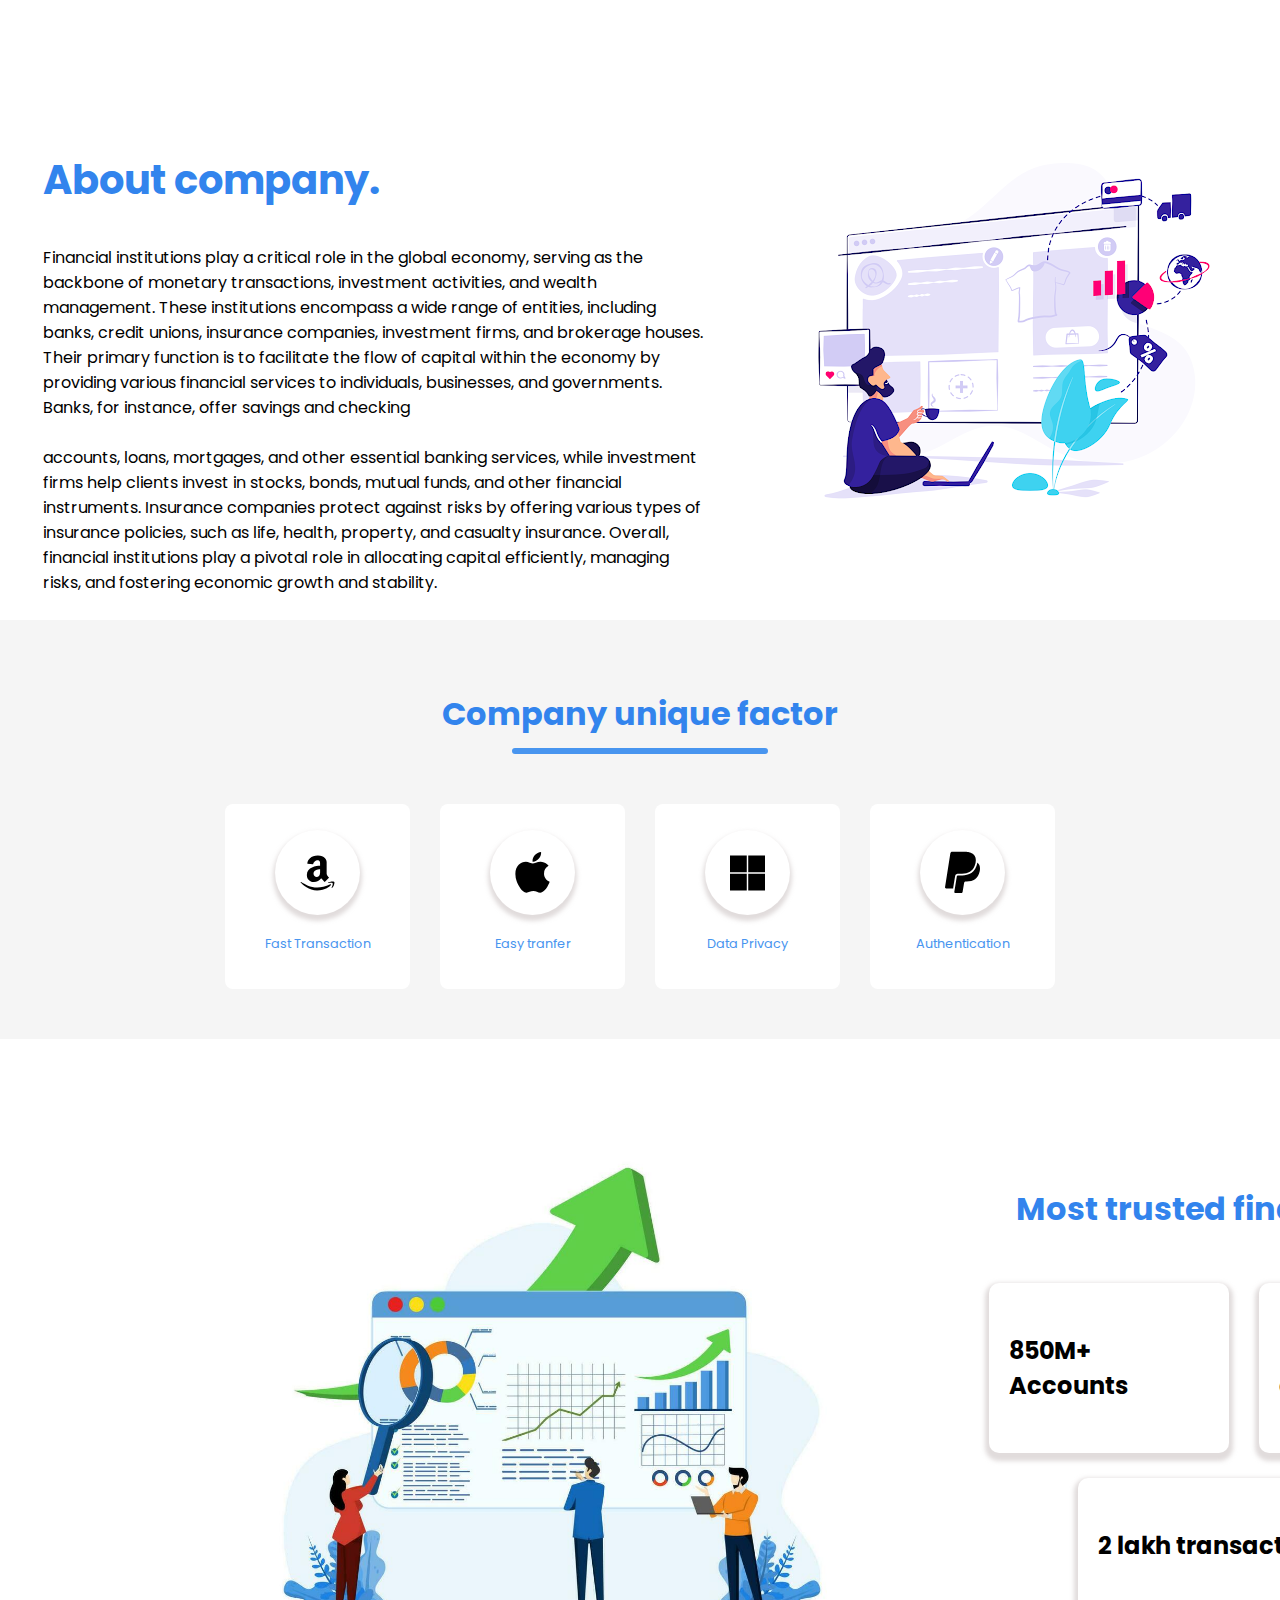
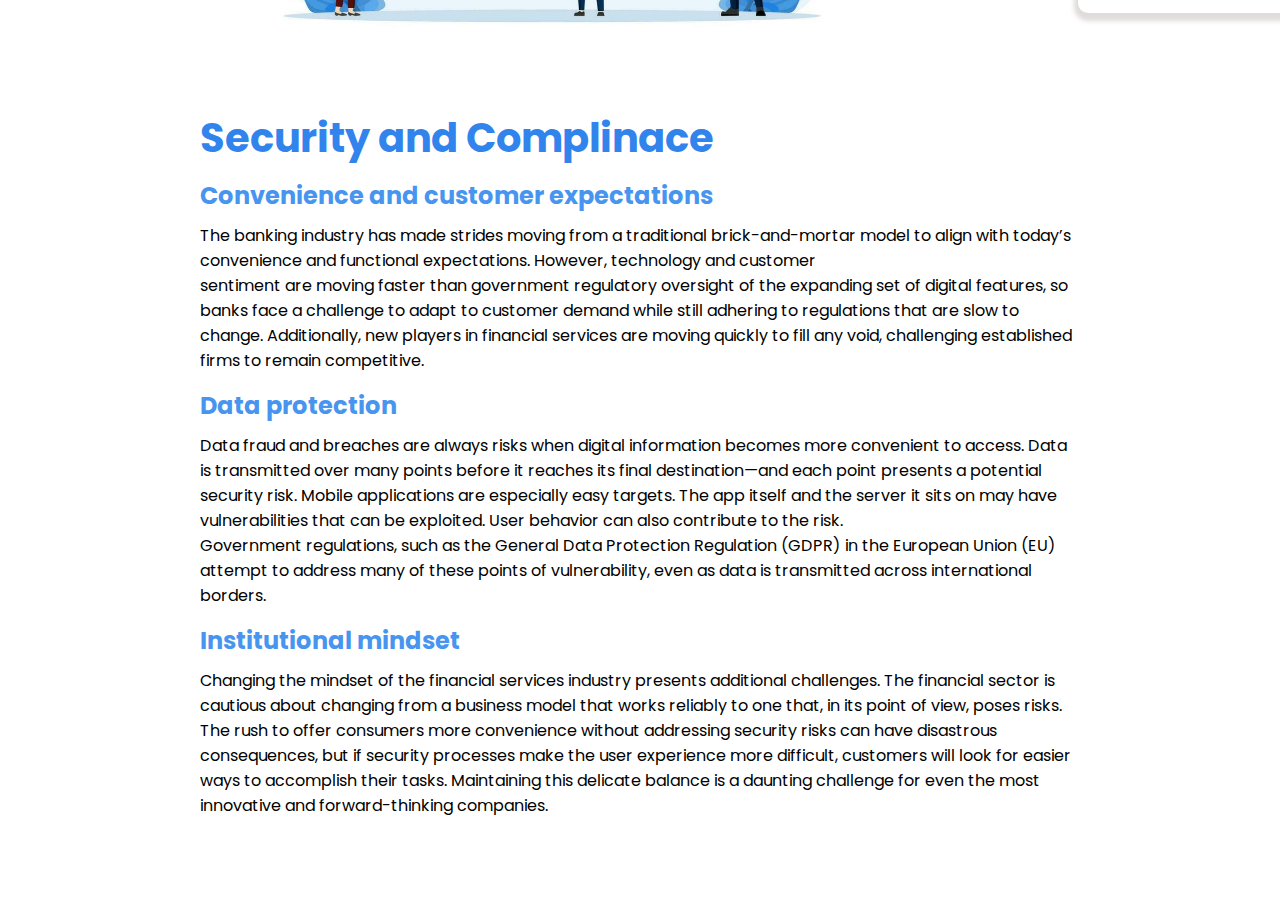
==== Frontend/Aboutus.html @ 1247cd33 "succcess" ====
<!DOCTYPE html>
<html lang="en">

<head>
  <meta charset="UTF-8">
  <meta name="viewport" content="width=device-width, initial-scale=1.0">
  <title>About us</title>
  <link rel="stylesheet" href="Aboutus.css">
</head>

<body>

  <div class="container">

    <div class="navbar">
      <!-- Navbar -->

      <!-- Navbar -->
    </div>

    <div class="body-container">
      <div class="left-part">

        <h1 class="title-company">About company.</h1>
        <p class="text">Financial institutions play a critical role in the global economy, serving as the backbone of
          monetary transactions, investment activities, and wealth management. These institutions encompass a wide range
          of entities, including banks, credit unions, insurance companies, investment firms, and brokerage houses.
          Their primary function is to facilitate the flow of capital within the economy by providing various financial
          services to individuals, businesses, and governments. Banks, for instance, offer savings and checking <br><br>
          accounts, loans, mortgages, and other essential banking services, while investment firms help clients invest
          in stocks, bonds, mutual funds, and other financial instruments. Insurance companies protect against risks by
          offering various types of insurance policies, such as life, health, property, and casualty insurance. Overall,
          financial institutions play a pivotal role in allocating capital efficiently, managing risks, and fostering
          economic growth and stability.
        </p>
      </div>
      <div class="right-part">
        <img class="image-format" src="./IMAGES/img4.png" alt="Error">
      </div>
    </div>

    <div class="cards-section">
      <div class="text-cards-section">

        <div class="title">
          <h1 class="cards-section-title">Company unique factor</h1>
          <div class="bod"></div>
        </div>


        <div class="cards-group">
          <div class="card-1">
            <div class="circle">
              <svg class="icons" xmlns="http://www.w3.org/2000/svg"
                viewBox="0 0 448 512"><!--! Font Awesome Pro 6.4.0 by @fontawesome - https://fontawesome.com License - https://fontawesome.com/license (Commercial License) Copyright 2023 Fonticons, Inc. -->
                <path
                  d="M257.2 162.7c-48.7 1.8-169.5 15.5-169.5 117.5 0 109.5 138.3 114 183.5 43.2 6.5 10.2 35.4 37.5 45.3 46.8l56.8-56S341 288.9 341 261.4V114.3C341 89 316.5 32 228.7 32 140.7 32 94 87 94 136.3l73.5 6.8c16.3-49.5 54.2-49.5 54.2-49.5 40.7-.1 35.5 29.8 35.5 69.1zm0 86.8c0 80-84.2 68-84.2 17.2 0-47.2 50.5-56.7 84.2-57.8v40.6zm136 163.5c-7.7 10-70 67-174.5 67S34.2 408.5 9.7 379c-6.8-7.7 1-11.3 5.5-8.3C88.5 415.2 203 488.5 387.7 401c7.5-3.7 13.3 2 5.5 12zm39.8 2.2c-6.5 15.8-16 26.8-21.2 31-5.5 4.5-9.5 2.7-6.5-3.8s19.3-46.5 12.7-55c-6.5-8.3-37-4.3-48-3.2-10.8 1-13 2-14-.3-2.3-5.7 21.7-15.5 37.5-17.5 15.7-1.8 41-.8 46 5.7 3.7 5.1 0 27.1-6.5 43.1z" />
              </svg>
            </div>
            <div class="unique-factor">
              <p>Fast Transaction</p>
            </div>
          </div>
          <div class="card-1">
            <div class="circle">
              <svg class="icons" xmlns="http://www.w3.org/2000/svg" viewBox="0 0 384 512">
                <path
                  d="M318.7 268.7c-.2-36.7 16.4-64.4 50-84.8-18.8-26.9-47.2-41.7-84.7-44.6-35.5-2.8-74.3 20.7-88.5 20.7-15 0-49.4-19.7-76.4-19.7C63.3 141.2 4 184.8 4 273.5q0 39.3 14.4 81.2c12.8 36.7 59 126.7 107.2 125.2 25.2-.6 43-17.9 75.8-17.9 31.8 0 48.3 17.9 76.4 17.9 48.6-.7 90.4-82.5 102.6-119.3-65.2-30.7-61.7-90-61.7-91.9zm-56.6-164.2c27.3-32.4 24.8-61.9 24-72.5-24.1 1.4-52 16.4-67.9 34.9-17.5 19.8-27.8 44.3-25.6 71.9 26.1 2 49.9-11.4 69.5-34.3z" />
              </svg>
            </div>
            <div class="unique-factor">
              <p>Easy tranfer</p>
            </div>
          </div>
          <div class="card-1">
            <div class="circle">
              <svg class="icons" xmlns="http://www.w3.org/2000/svg"
                viewBox="0 0 448 512"><!--! Font Awesome Pro 6.4.0 by @fontawesome - https://fontawesome.com License - https://fontawesome.com/license (Commercial License) Copyright 2023 Fonticons, Inc. -->
                <path
                  d="M0 32h214.6v214.6H0V32zm233.4 0H448v214.6H233.4V32zM0 265.4h214.6V480H0V265.4zm233.4 0H448V480H233.4V265.4z" />
              </svg>
            </div>
            <div class="unique-factor">
              <p>Data Privacy</p>
            </div>
          </div>
          <div class="card-1">
            <div class="circle">
              <svg class="icons" xmlns="http://www.w3.org/2000/svg"
                viewBox="0 0 384 512"><!--! Font Awesome Pro 6.4.0 by @fontawesome - https://fontawesome.com License - https://fontawesome.com/license (Commercial License) Copyright 2023 Fonticons, Inc. -->
                <path
                  d="M111.4 295.9c-3.5 19.2-17.4 108.7-21.5 134-.3 1.8-1 2.5-3 2.5H12.3c-7.6 0-13.1-6.6-12.1-13.9L58.8 46.6c1.5-9.6 10.1-16.9 20-16.9 152.3 0 165.1-3.7 204 11.4 60.1 23.3 65.6 79.5 44 140.3-21.5 62.6-72.5 89.5-140.1 90.3-43.4.7-69.5-7-75.3 24.2zM357.1 152c-1.8-1.3-2.5-1.8-3 1.3-2 11.4-5.1 22.5-8.8 33.6-39.9 113.8-150.5 103.9-204.5 103.9-6.1 0-10.1 3.3-10.9 9.4-22.6 140.4-27.1 169.7-27.1 169.7-1 7.1 3.5 12.9 10.6 12.9h63.5c8.6 0 15.7-6.3 17.4-14.9.7-5.4-1.1 6.1 14.4-91.3 4.6-22 14.3-19.7 29.3-19.7 71 0 126.4-28.8 142.9-112.3 6.5-34.8 4.6-71.4-23.8-92.6z" />
              </svg>
            </div>
            <div class="unique-factor">
              <p>Authentication</p>
            </div>
          </div>
        </div>
      </div>
    </div>

    <div class="info-section">

      <div class="image-section">
        <img class="image-custom" src="./IMAGES/img6.jpg" alt="Error">
      </div>
      <div class="data-statistics">

        <h1 class="data-statistics-text">Most trusted financial bank</h1>

        <div class="upper-container">
          <div class="container-1">
            <h1 class="custom-font">850M+ <br> Accounts</h1>
          </div>
          <div class="container-2">
            <h1 class="custom-font">500M <br> active users</h1>
          </div>
        </div>

        <div class="container-3">
          <h1 class="custom-font">2 lakh transaction daily</h1>
        </div>
      </div>
    </div>

    <div class="info-section-2">

      <div class="info-section-2-left-part">
        <h1 class="info-section-2-font">Security and Complinace</h1>
        <ul class="list">
          <li>
            <h2 class="bullets">Convenience and customer expectations</h2>
            The banking industry has made strides moving from a traditional brick-and-mortar model to align with today’s
            convenience and functional expectations. However, technology and customer <br> sentiment are moving faster
            than
            government regulatory oversight of the expanding set of digital features, so banks face a challenge to adapt
            to customer demand while still adhering to regulations that are slow to change. Additionally, new players in
            financial services are moving quickly to fill any void, challenging established firms to remain competitive.
          </li>
        </ul>
      </div>

      <div class="info-section-2-left-part">
        <ul class="list">
          <li>
            <h2 class="bullets">Data protection</h2>
            Data fraud and breaches are always risks when digital information becomes more convenient to access. Data is
            transmitted over many points before it reaches its final destination—and each point presents a potential
            security risk. Mobile applications are especially easy targets. The app itself and the server it sits on may
            have vulnerabilities that can be exploited. User behavior can also contribute to the risk.
            <br>
            Government regulations, such as the General Data Protection Regulation (GDPR) in the European Union (EU)
            attempt to address many of these points of vulnerability, even as data is transmitted across international
            borders.
          </li>
        </ul>
      </div>

      <div class="info-section-2-left-part">
        <ul class="list">
          <li>
            <h2 class="bullets">Institutional mindset</h2>
            Changing the mindset of the financial services industry presents additional challenges. The financial sector
            is cautious about changing from a business model that works reliably to one that, in its point of view,
            poses risks. <br> The rush to offer consumers more convenience without addressing security risks can have
            disastrous consequences, but if security processes make the user experience more difficult, customers will
            look for easier ways to accomplish their tasks. Maintaining this delicate balance is a daunting challenge
            for even the most innovative and forward-thinking companies.
          </li>
        </ul>
      </div>


    </div>

  </div>

</body>

</html>
---- Frontend/Aboutus.css ----
@import url('https://fonts.googleapis.com/css2?family=Poppins:wght@300;500&display=swap'); 

* {
  margin: 0px;
  padding: 0px;
  font-family: 'Poppins', sans-serif;
}
.container {
  /* border: 5px solid red; */
}
.text {
  /* border: 1px solid black; */
  padding: 25px 20px;
  /* background-color: rgb(239, 239, 239); */
  border-radius: 10px;
}
.body-container {
  /* border: 1px solid black; */
  margin-top: 150px;
  display: flex;
  justify-content: space-evenly;
}
.image-format {
  /* border: 2px solid greenyellow; */
}
.left-part {
  max-width: 700px;
}
.title-company {
  padding: 0 20px;
  font-size: 2.5rem;
  margin-bottom: 10px;
  color: #3284ed;
}
.card-1 {
  /* border: 1px solid black; */
  border-radius: 8px;
  padding: 5px 30px;
  max-width: 300px; 
  min-height: 175px;
  text-align: center;
  display: flex;
  align-items: center;
  text-align: center;
  margin: 50px 15px 0 15px;
  background-color: white;
  cursor: pointer;
  display: flex;
  flex-direction: column;
  align-items: center;
  justify-content: center;
}
.card-1:hover {
  box-shadow: -8px 8px 10px 2px rgb(195, 185, 185);
  transition: 1s;
}
.cards-group {
  /* border: 2px solid red; */
  display: flex;
  justify-content: center;

}
.text-cards-section {
  /* border: 2px solid red; */
  background-color: rgb(245, 245, 245);
  padding: 50px 0px;
}
.title {
  display: flex;
  flex-direction: column;
  justify-content: center;
  align-items: center;
}
.cards-section-title {
  margin: 20px 0 10px 0;
  color: #3284ed; 
}
.bod {
  border: 3px solid #4895ef;
  border-radius: 100px;
  min-width: 250px;
}
.cards-section {
  margin-bottom: 100px;
}

.circle {
  width: 85px;
  height: 85px;
  border-radius: 100%;
  box-shadow: 0px 4px 4px 2px rgb(195, 185, 185, 0.5);
  display: flex;
  align-items: center;
  justify-content: center;
  margin: 0 20px 0 20px;
  cursor: pointer;
}
.icons {
  width: 35px;
}
.unique-factor {
  font-size: 0.8rem;
  margin: 20px 0 10px 0;
  max-width: 300px;
  color: #4895ef;
}

.info-section {
  /* border: 5px solid grey; */
  display: flex;
  /* justify-content: space-evenly; */
  margin: 0 200px 0 200px;
}
.image-custom {
  height: 512px;
  /* border: 2px solid greenyellow; */
}

.data-statistics {
  /* border: 2px solid palevioletred; */
  padding: 15px 20px;
  display: flex;
  flex-direction: column;
  justify-content: center;
  align-items: center;
}
.data-statistics-text {
  margin: 0 0 25px 0;
}
.container-1 {
  /* border: 2px solid goldenrod; */
  border-radius: 5px;
  min-width: 200px;
  margin: 0 15px 0 15px;
  padding: 50px 20px;
  border-radius: 10px;
  box-shadow: 0px 4px 4px 4px rgb(195, 185, 185, 0.5);
}
.container-2 {
  /* border: 2px solid goldenrod; */
  border-radius: 5px;
  min-width: 200px;
  margin: 0 15px 0 15px;
  padding: 50px 20px;
  border-radius: 10px;
  box-shadow: 0px 4px 4px 4px rgb(195, 185, 185, 0.5);
}
.container-3 {
  /* border: 2px solid goldenrod; */
  max-width: 500px;
  text-align: center;
  padding: 50px 20px;
  border-radius: 10px;
  box-shadow: 0px 4px 4px 4px rgb(195, 185, 185, 0.5);
}
.upper-container {
  /* border: 5px solid yellowgreen; */
  padding: 25px 50px;
  display: flex;
  justify-content: space-evenly;
}
.custom-font {
  font-size: 1.5rem;
}
.data-statistics-text {
  color: #3284ed;
}
.info-section-2-left-part {
  /* border: 2px solid red; */
  margin: 15px 200px 0 200px;
}
.info-section-2-font {
  color: #3284ed;
  font-size: 2.5rem;
  margin: 10px 0 10px 0;
}
.info-section-2 {
  margin: 50px 0 100px 0;
}
.bullets {
  color: #4895ef;
  margin: 10px 0 10px 0;
}
.list {
  list-style: none;
}
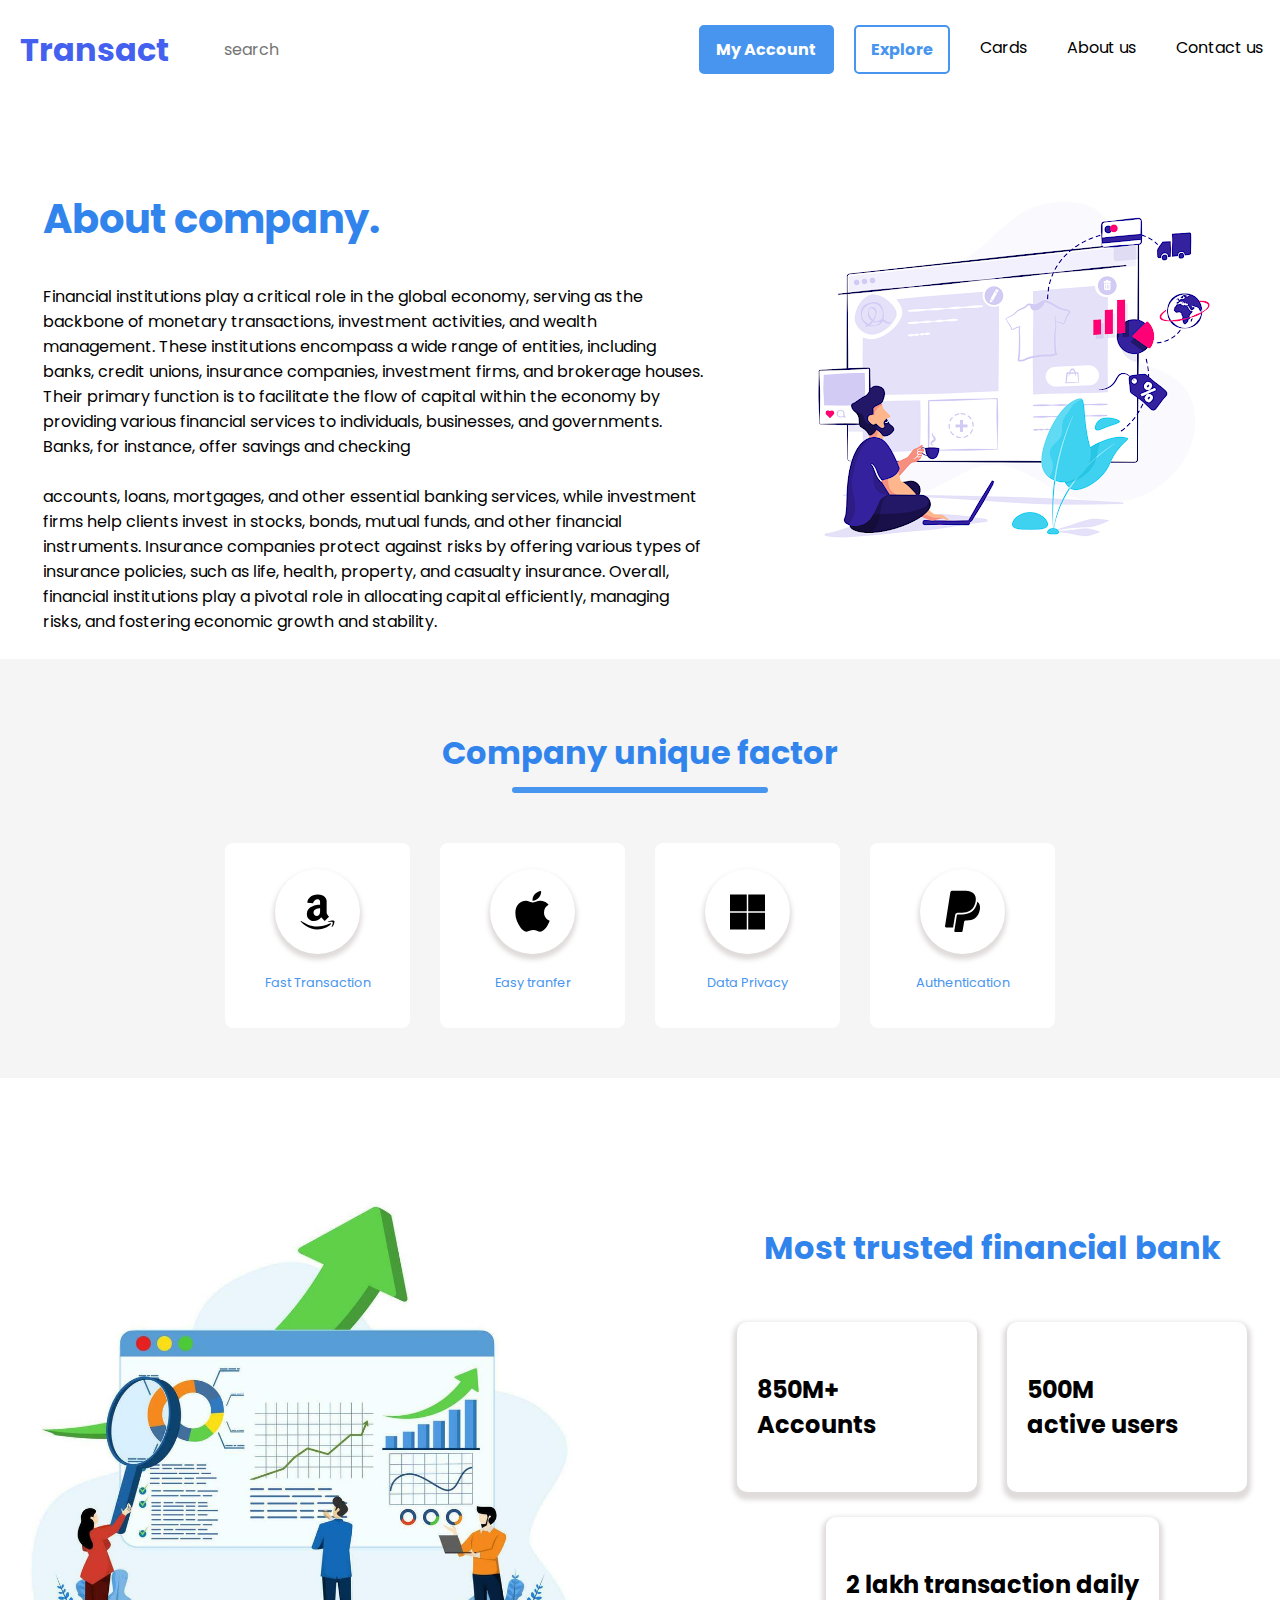
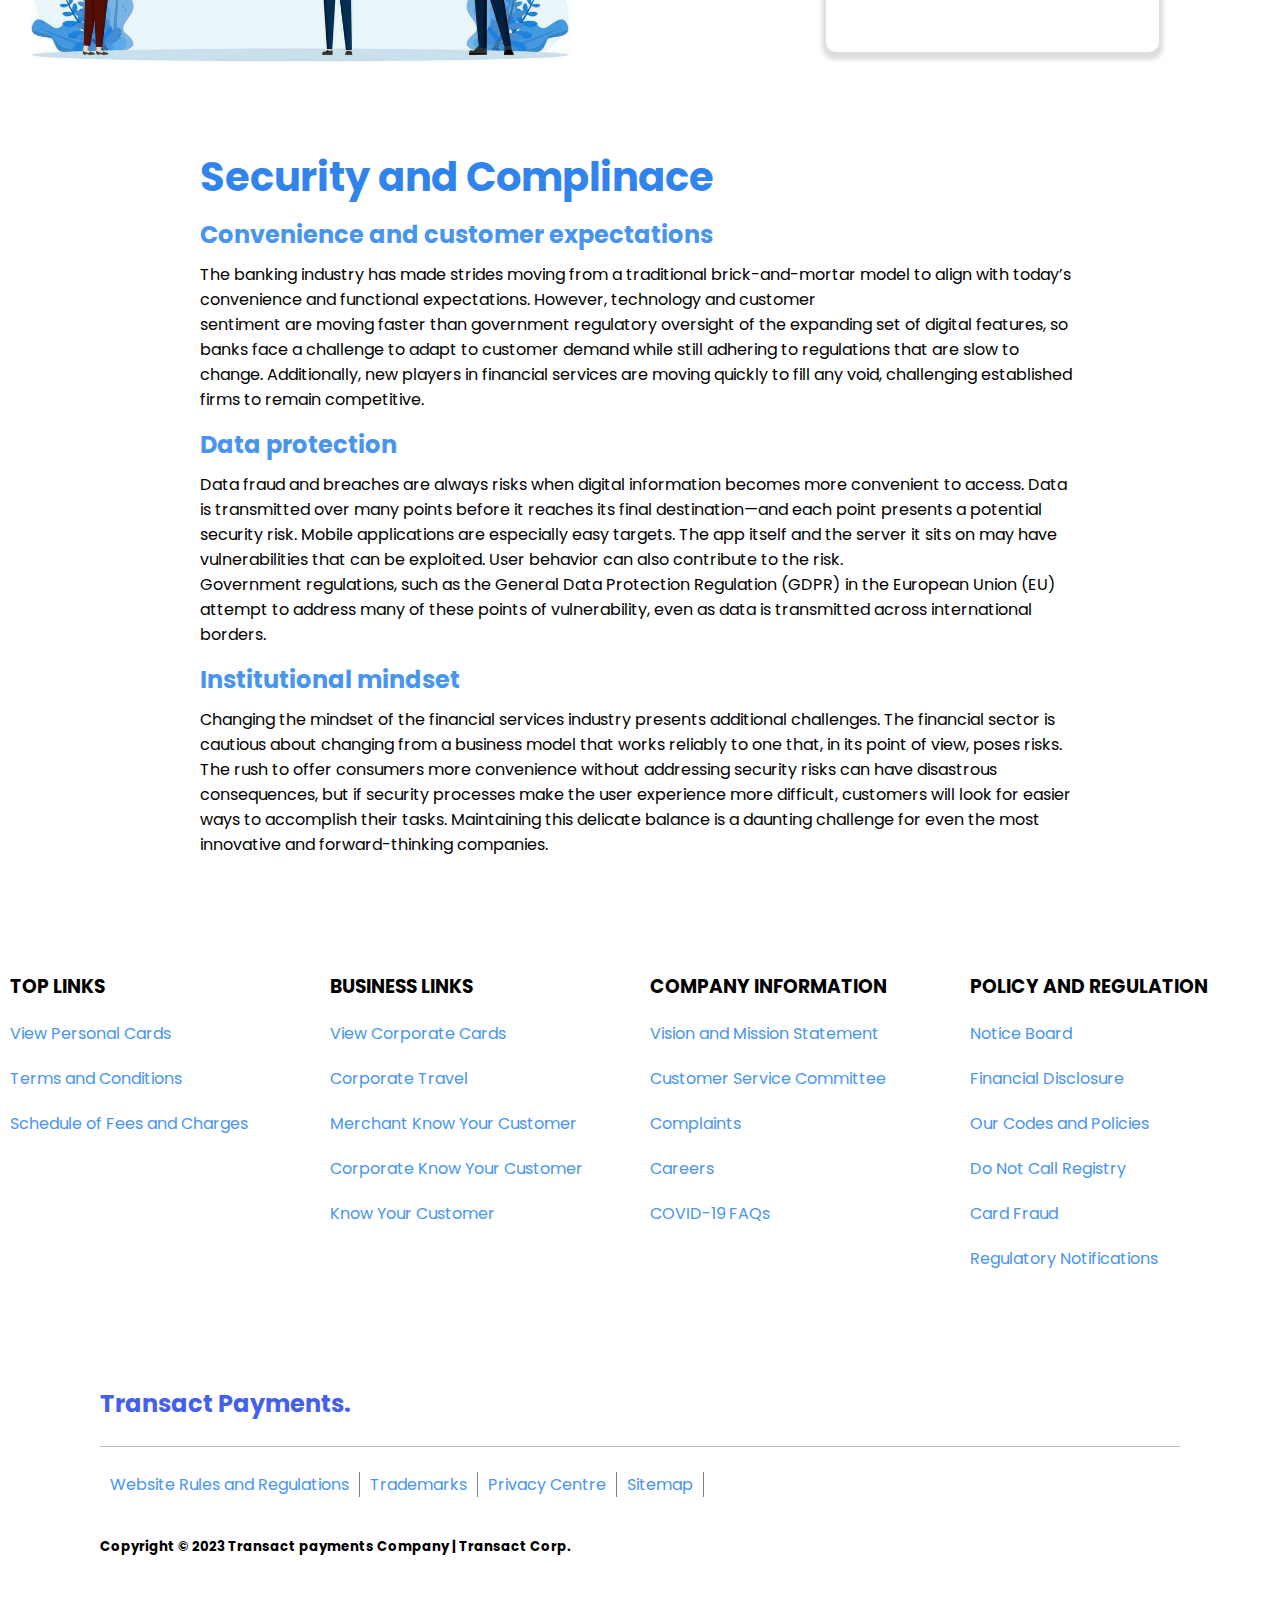
==== commit cc762ff7: "success" ====
--- a/Frontend/Aboutus.html
+++ b/Frontend/Aboutus.html
@@ -12,12 +12,30 @@
 
   <div class="container">
 
-    <div class="navbar">
-      <!-- Navbar -->
-
-      <!-- Navbar -->
-    </div>
-
+    <div class="logo-section">
+      <h1 style="color: #4361ee;">Transact</h1>
+    </div>
+
+    <div class="search-bar">
+      <input type="search" name="" id="" class="search" placeholder="search">
+    </div>
+
+    <div class="link-section">
+      <nav>
+        <ul class="navbar-li">
+          <li><input type="button" value="My Account" name="account" class="btn btn-primary"></li>
+          <li class="btn primary">Explore</li>
+          <li class="link hover-links">Cards</li>
+          <li class="link hover-links">About us</li>
+          <li class="link hover-links">Contact us</li>
+          <li class="link hover-links">Insurance</li>
+          <li class="link hover-links">Help ?</li>
+        </ul>
+      </nav>
+    </div>
+  </div>
+
+  <div class="container-spec">
     <div class="body-container">
       <div class="left-part">
 
@@ -176,6 +194,65 @@
 
   </div>
 
+
+  <div class="footer-section">
+    <div class="items">
+      <div class="section">
+        <ul>
+          <h3>TOP LINKS</h3>
+          <li>View Personal Cards</li>
+          <li>Terms and Conditions</li>
+          <li>Schedule of Fees and Charges</li>
+        </ul>
+      </div>
+      <div class="section">
+        <ul>
+          <h3>BUSINESS LINKS</h3>
+          <li>View Corporate Cards</li>
+          <li>Corporate Travel</li>
+          <li>Merchant Know Your Customer</li>
+          <li>Corporate Know Your Customer</li>
+          <li>Know Your Customer</li>
+        </ul>
+      </div>
+      <div class="section">
+        <ul>
+          <h3>COMPANY INFORMATION</h3>
+          <li>Vision and Mission Statement</li>
+          <li>Customer Service Committee</li>
+          <li>Complaints</li>
+          <li>Careers</li>
+          <li>COVID-19 FAQs</li>
+        </ul>
+      </div>
+      <div class="section">
+        <ul>
+          <h3>POLICY AND REGULATION</h3>
+          <li>Notice Board</li>
+          <li>Financial Disclosure</li>
+          <li>Our Codes and Policies</li>
+          <li>Do Not Call Registry</li>
+          <li>Card Fraud</li>
+          <li>Regulatory Notifications</li>
+        </ul>
+      </div>
+    </div>
+
+    <div class="footer-section">
+      <h2>Transact Payments.</h2>
+      <div class="border-style"></div>
+      <div class="footer-1">
+        <p>Website Rules and Regulations</p>
+        <p>Trademarks</p>
+        <p>Privacy Centre</p>
+        <p>Sitemap</p>
+      </div>
+      <div class="footer-2">
+        <h5>Copyright © 2023 Transact payments Company | Transact Corp.</h5>
+      </div>
+    </div>
+  </div>
+
 </body>
 
 </html>--- a/Frontend/Aboutus.css
+++ b/Frontend/Aboutus.css
@@ -1,42 +1,49 @@
-@import url('https://fonts.googleapis.com/css2?family=Poppins:wght@300;500&display=swap'); 
+@import url('https://fonts.googleapis.com/css2?family=Poppins:wght@300;500&display=swap');
 
 * {
   margin: 0px;
   padding: 0px;
   font-family: 'Poppins', sans-serif;
 }
-.container {
+
+.container-spec {
   /* border: 5px solid red; */
 }
+
 .text {
   /* border: 1px solid black; */
   padding: 25px 20px;
   /* background-color: rgb(239, 239, 239); */
   border-radius: 10px;
 }
+
 .body-container {
   /* border: 1px solid black; */
-  margin-top: 150px;
+  margin-top: 90px;
   display: flex;
   justify-content: space-evenly;
 }
+
 .image-format {
   /* border: 2px solid greenyellow; */
 }
+
 .left-part {
   max-width: 700px;
 }
+
 .title-company {
   padding: 0 20px;
   font-size: 2.5rem;
   margin-bottom: 10px;
   color: #3284ed;
 }
+
 .card-1 {
   /* border: 1px solid black; */
   border-radius: 8px;
   padding: 5px 30px;
-  max-width: 300px; 
+  max-width: 300px;
   min-height: 175px;
   text-align: center;
   display: flex;
@@ -50,36 +57,43 @@
   align-items: center;
   justify-content: center;
 }
+
 .card-1:hover {
   box-shadow: -8px 8px 10px 2px rgb(195, 185, 185);
   transition: 1s;
 }
+
 .cards-group {
   /* border: 2px solid red; */
   display: flex;
   justify-content: center;
 
 }
+
 .text-cards-section {
   /* border: 2px solid red; */
   background-color: rgb(245, 245, 245);
   padding: 50px 0px;
 }
+
 .title {
   display: flex;
   flex-direction: column;
   justify-content: center;
   align-items: center;
 }
+
 .cards-section-title {
   margin: 20px 0 10px 0;
-  color: #3284ed; 
-}
+  color: #3284ed;
+}
+
 .bod {
   border: 3px solid #4895ef;
   border-radius: 100px;
   min-width: 250px;
 }
+
 .cards-section {
   margin-bottom: 100px;
 }
@@ -95,9 +109,11 @@
   margin: 0 20px 0 20px;
   cursor: pointer;
 }
+
 .icons {
   width: 35px;
 }
+
 .unique-factor {
   font-size: 0.8rem;
   margin: 20px 0 10px 0;
@@ -108,9 +124,9 @@
 .info-section {
   /* border: 5px solid grey; */
   display: flex;
-  /* justify-content: space-evenly; */
-  margin: 0 200px 0 200px;
-}
+  justify-content: center;
+}
+
 .image-custom {
   height: 512px;
   /* border: 2px solid greenyellow; */
@@ -124,9 +140,11 @@
   justify-content: center;
   align-items: center;
 }
+
 .data-statistics-text {
   margin: 0 0 25px 0;
 }
+
 .container-1 {
   /* border: 2px solid goldenrod; */
   border-radius: 5px;
@@ -136,6 +154,7 @@
   border-radius: 10px;
   box-shadow: 0px 4px 4px 4px rgb(195, 185, 185, 0.5);
 }
+
 .container-2 {
   /* border: 2px solid goldenrod; */
   border-radius: 5px;
@@ -145,6 +164,7 @@
   border-radius: 10px;
   box-shadow: 0px 4px 4px 4px rgb(195, 185, 185, 0.5);
 }
+
 .container-3 {
   /* border: 2px solid goldenrod; */
   max-width: 500px;
@@ -153,34 +173,220 @@
   border-radius: 10px;
   box-shadow: 0px 4px 4px 4px rgb(195, 185, 185, 0.5);
 }
+
 .upper-container {
   /* border: 5px solid yellowgreen; */
   padding: 25px 50px;
   display: flex;
   justify-content: space-evenly;
 }
+
 .custom-font {
   font-size: 1.5rem;
 }
+
 .data-statistics-text {
   color: #3284ed;
 }
+
 .info-section-2-left-part {
   /* border: 2px solid red; */
   margin: 15px 200px 0 200px;
 }
+
 .info-section-2-font {
   color: #3284ed;
   font-size: 2.5rem;
   margin: 10px 0 10px 0;
 }
+
 .info-section-2 {
   margin: 50px 0 100px 0;
 }
+
 .bullets {
   color: #4895ef;
   margin: 10px 0 10px 0;
 }
+
 .list {
   list-style: none;
 }
+
+
+
+.search-bar {
+  display: flex;
+  flex-direction: column;
+  justify-content: center;
+}
+
+.search {
+  padding: 10px 15px;
+  min-width: 450px;
+  font-size: 1rem;
+  border-radius: 5px;
+  border-style: none;
+}
+
+.container {
+  display: flex;
+  min-width: 1500px;
+  max-width: 600px;
+  margin-inline: auto;
+  position: relative;
+  justify-content: space-between;
+  margin-bottom: 10px;
+}
+
+.logo-section {
+  padding-inline: 20px;
+  display: flex;
+  justify-content: center;
+  align-items: center;
+}
+
+.navbar-li {
+  list-style: none;
+  display: flex;
+  gap: 20px;
+  padding-block: 25px;
+  padding-inline: 20px;
+  cursor: pointer;
+}
+
+.btn {
+  padding: 10px 15px;
+  border-radius: 5px;
+  text-align: center;
+  cursor: pointer;
+  background: transparent;
+  font-weight: bold;
+}
+
+.btn-primary {
+  background-color: #4895ef;
+  border: 2px solid #4895ef;
+  color: white;
+  font-size: 1rem;
+  cursor: pointer;
+}
+
+.link-section {
+  z-index: 1;
+}
+
+.link {
+  padding: 10px;
+  border-radius: 5px;
+}
+
+.primary {
+  border: 2px solid #4895ef;
+  color: #4895ef;
+  background: transparent;
+
+}
+
+
+.footer-section {
+  min-width: 800px;
+  margin-inline: auto;
+  margin-bottom: 10vh;
+  margin: 100px 50px 0 50px;
+}
+
+.items {
+  display: flex;
+  justify-content: center;
+  /* border: 2px solid greenyellow; */
+}
+
+.border-style {
+  border-top: 1px solid grey;
+  opacity: 0.5;
+  margin-block: 25px;
+}
+
+.footer-1 {
+  display: flex;
+}
+
+.footer-2 {
+  margin-block: 40px;
+}
+
+.footer-1 p:hover {
+  text-decoration: underline;
+  text-underline-offset: 10px;
+}
+
+.footer p {
+  justify-content: center;
+  padding-inline: 40px;
+  padding-top: 10px;
+}
+
+.hover-links:hover {
+  color: #4895ef;
+}
+
+.footer {
+  border-top: 1px solid #4895ef;
+  width: 100%;
+  display: flex;
+
+}
+
+.link {
+  padding: 10px;
+  border-radius: 5px;
+}
+
+
+.section ul li {
+  list-style: none;
+  color: #4895ef;
+  transition: 0.3s ease-in-out;
+}
+
+.section ul li:hover {
+  text-decoration: underline;
+  text-underline-offset: 5px;
+  cursor: pointer;
+}
+
+.section ul {
+  display: flex;
+  flex-direction: column;
+  gap: 20px;
+}
+
+
+.section {
+  min-width: 300px;
+  padding: 15px 10px;
+}
+
+.border-style {
+  border-top: 1px solid grey;
+  opacity: 0.5;
+  margin-block: 25px;
+}
+
+.footer-section h2 {
+  color: #4361ee;
+}
+
+.footer-1 p {
+  font-size: 1rem;
+  border-right: 1px solid grey;
+  padding: 0px 10px;
+  color: #4895ef;
+  cursor: pointer;
+}
+
+.footer-1 p:hover {
+  text-decoration: underline;
+  text-underline-offset: 10px;
+}